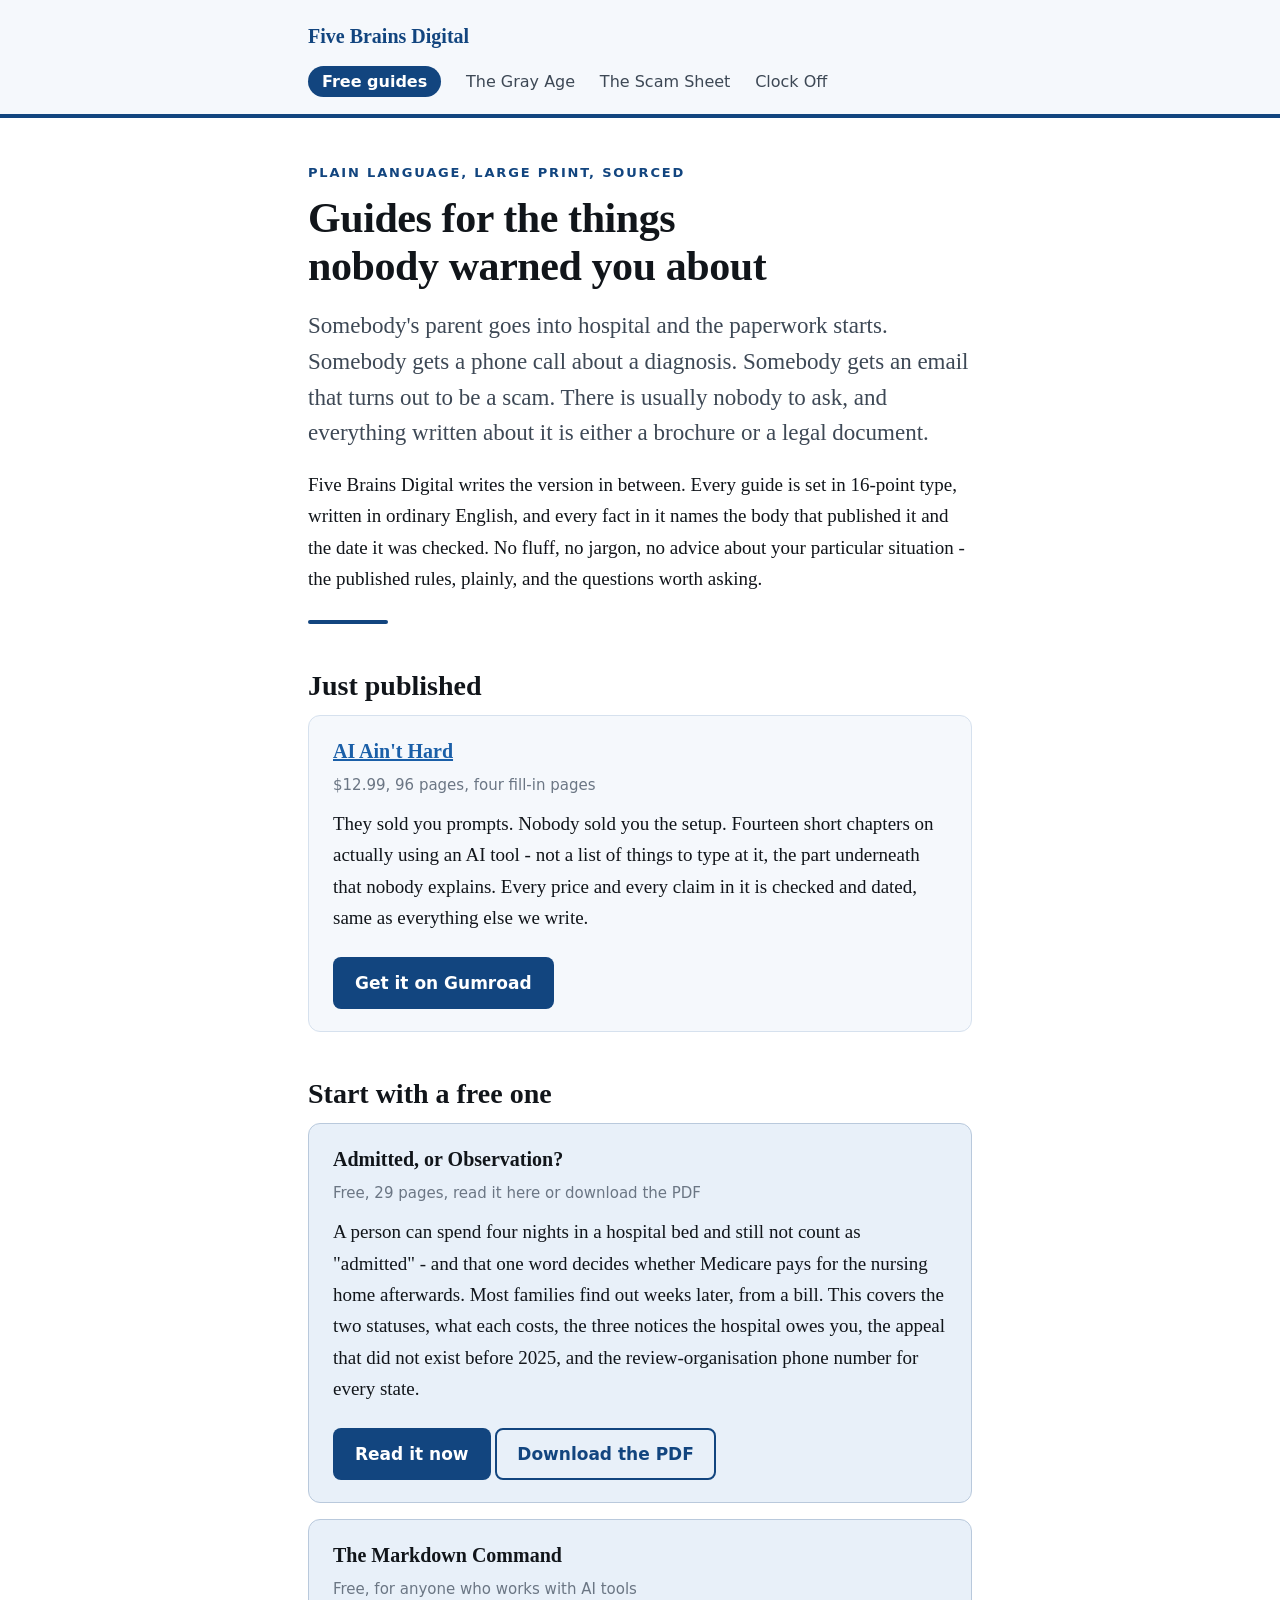
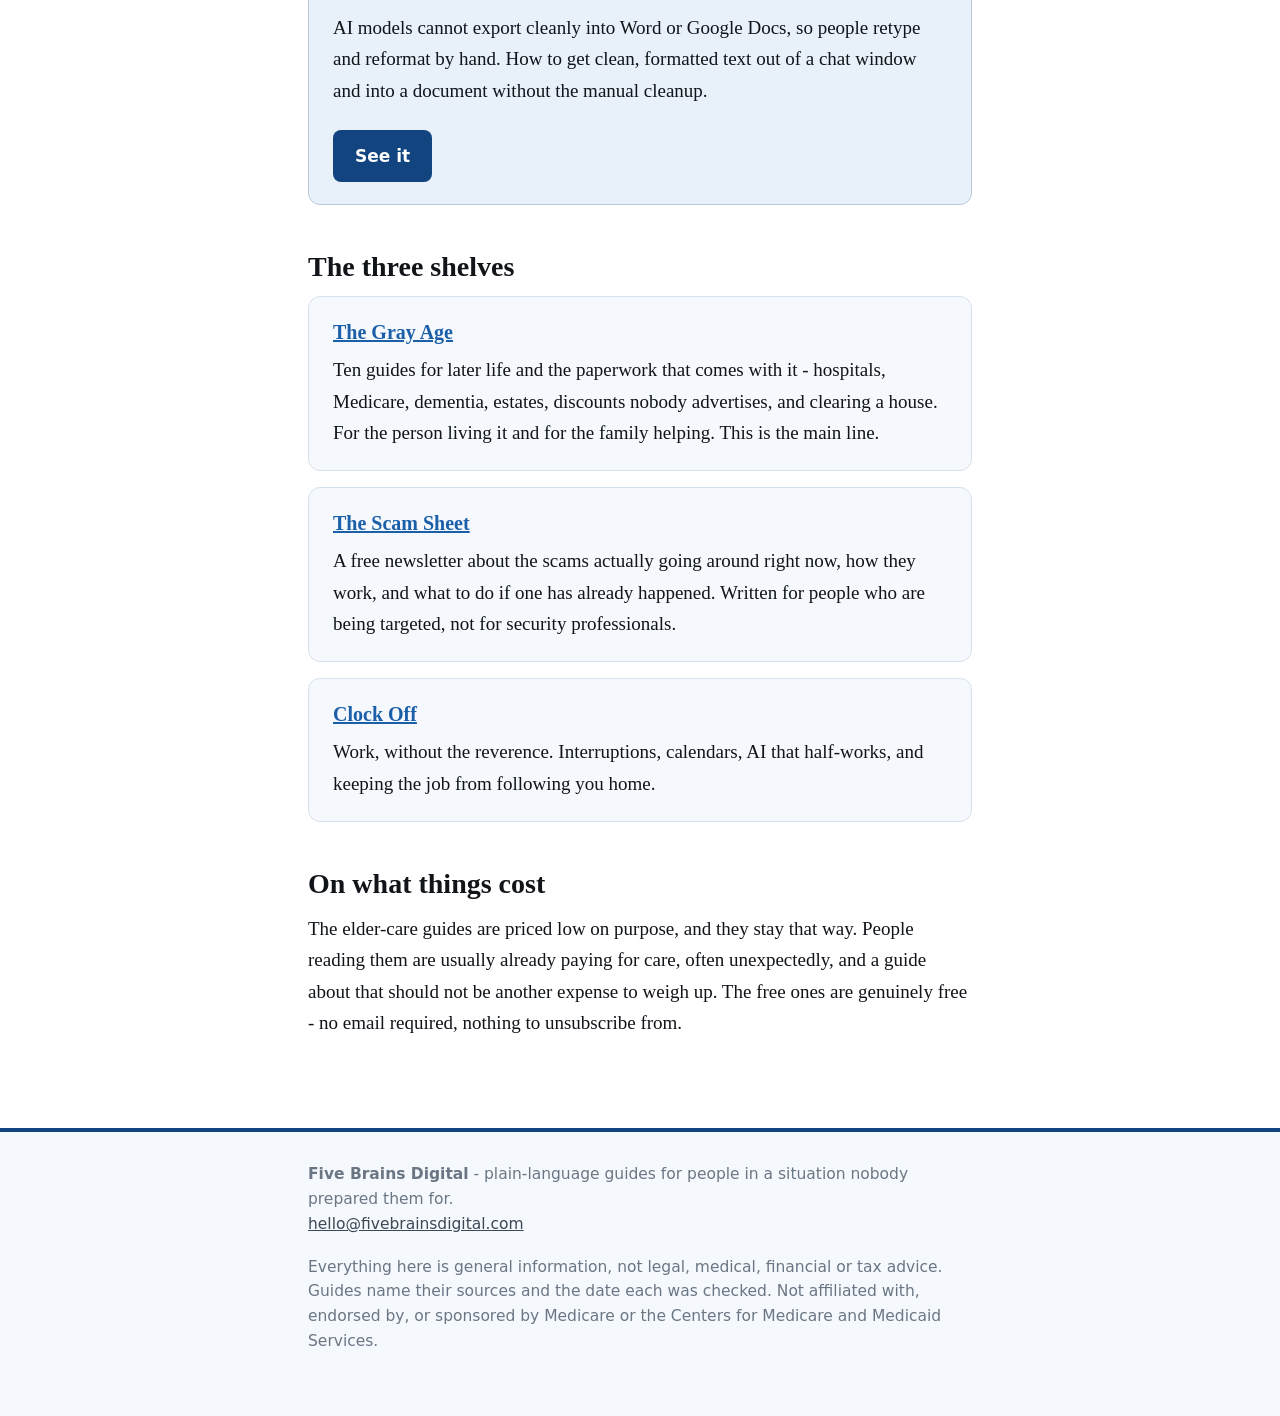
==== index.html @ 87107e87 "Update index.html" ====
<!doctype html>
<html lang="en">
  <head>
    <meta charset="utf-8">
    <meta name="viewport" content="width=device-width, initial-scale=1">
    <title>Five Brains Digital - plain-language guides for caregivers and families</title>
  <meta name="description" content="Plain-language, large-print guides on Medicare paperwork, dementia, caring for an aging parent, and the scams going around. Every fact sourced and dated. Free guides available.">
  <link rel="canonical" href="https://fivebrainsdigital.com/">
  <meta property="og:title" content="Five Brains Digital - plain-language guides for caregivers and families">
  <meta property="og:description" content="Plain-language, large-print guides on Medicare paperwork, dementia, caring for an aging parent, and the scams going around. Every fact sourced and dated. Free guides available.">
  <meta property="og:type" content="website">
  <meta property="og:url" content="https://fivebrainsdigital.com/">
  <link rel="stylesheet" href="style.css">
  </head>
<body class="">
<a class="skip" href="#main">Skip to content</a>
<header class="site"><div class="wrap">
<a class="brand" href="">Five Brains Digital</a>
<nav>
    <a class="pill" href="free.html">Free guides</a>
<a href="the-gray-age.html">The Gray Age</a>
  <a href="scam-sheet.html">The Scam Sheet</a>
  <a href="clock-off.html">Clock Off</a>
</nav>
</div></header>
  <main id="main"><div class="wrap">
    <p class="eyebrow">Plain language, large print, sourced</p>
    <h1>Guides for the things nobody warned you about</h1>
  <p class="lede">Somebody's parent goes into hospital and the paperwork starts. Somebody gets a
  phone call about a diagnosis. Somebody gets an email that turns out to be a scam. There is
  usually nobody to ask, and everything written about it is either a brochure or a legal document.</p>
  <p>Five Brains Digital writes the version in between. Every guide is set in 16-point type,
  written in ordinary English, and every fact in it names the body that published it and the date
  it was checked. No fluff, no jargon, no advice about your particular situation - the published
  rules, plainly, and the questions worth asking.</p>
  <hr class="gold">
  <h2>Just published</h2>
  <div class="card">
  <h3><a href="https://brainwave046.gumroad.com/l/gytrvp">AI Ain't Hard</a></h3>
  <p class="meta">$12.99, 96 pages, four fill-in pages</p>
  <p>They sold you prompts. Nobody sold you the setup. Fourteen short chapters on actually
  using an AI tool - not a list of things to type at it, the part underneath that nobody
  explains. Every price and every claim in it is checked and dated, same as everything else
  we write.</p>
  <p><a class="btn" href="https://brainwave046.gumroad.com/l/gytrvp">Get it on Gumroad</a></p>
  </div>
  <h2>Start with a free one</h2>
  <div class="card free">
  <h3>Admitted, or Observation?</h3>
  <p class="meta">Free, 29 pages, read it here or download the PDF</p>
  <p>A person can spend four nights in a hospital bed and still not count as "admitted" -
  and that one word decides whether Medicare pays for the nursing home afterwards. Most
  families find out weeks later, from a bill. This covers the two statuses, what each costs,
  the three notices the hospital owes you, the appeal that did not exist before 2025, and
  the review-organisation phone number for every state.</p>
  <p><a class="btn" href="guides/admitted-or-observation.html">Read it now</a>
  <a class="btn ghost" href="downloads/admitted-or-observation.pdf">Download the PDF</a></p>
  </div>
  <div class="card free">
  <h3>The Markdown Command</h3>
  <p class="meta">Free, for anyone who works with AI tools</p>
  <p>AI models cannot export cleanly into Word or Google Docs, so people retype and reformat
  by hand. How to get clean, formatted text out of a chat window and into a document without
  the manual cleanup.</p>
  <p><a class="btn" href="clock-off.html">See it</a></p>
  </div>
  <h2>The three shelves</h2>
  <div class="card">
  <h3><a href="the-gray-age.html">The Gray Age</a></h3>
  <p>Ten guides for later life and the paperwork that comes with it - hospitals, Medicare,
  dementia, estates, discounts nobody advertises, and clearing a house. For the person living
  it and for the family helping. This is the main line.</p>
  </div>
  <div class="card">
  <h3><a href="scam-sheet.html">The Scam Sheet</a></h3>
  <p>A free newsletter about the scams actually going around right now, how they work, and
  what to do if one has already happened. Written for people who are being targeted, not for
  security professionals.</p>
  </div>
  <div class="card">
  <h3><a href="clock-off.html">Clock Off</a></h3>
  <p>Work, without the reverence. Interruptions, calendars, AI that half-works, and keeping
  the job from following you home.</p>
  </div>
  <h2>On what things cost</h2>
  <p>The elder-care guides are priced low on purpose, and they stay that way. People reading them
  are usually already paying for care, often unexpectedly, and a guide about that should not be
  another expense to weigh up. The free ones are genuinely free - no email required, nothing to
  unsubscribe from.</p>
  </div></main>
<footer class="site"><div class="wrap">
<p><strong>Five Brains Digital</strong> - plain-language guides for people in a situation
nobody prepared them for.<br>
<a href="mailto:hello@fivebrainsdigital.com">hello@fivebrainsdigital.com</a></p>
<p>Everything here is general information, not legal, medical, financial or tax advice.
Guides name their sources and the date each was checked. Not affiliated with, endorsed by,
or sponsored by Medicare or the Centers for Medicare and Medicaid Services.</p>
</div></footer>
</body>
</html>
---- style.css ----
/* ---------------------------------------------------------------
   Five Brains Digital — house palette is BLUE / WHITE / BLACK.
   Each section carries its own colour, set by a class on <body>:
     .elc  Elder Care ......... green + khaki
     .scm  The Scam Sheet ..... red, white and blue
     .csy  Work & Focus ....... black + red
   --------------------------------------------------------------- */
:root{
  --ground:#FFFFFF; --panel:#F5F8FC; --panel-2:#E8F0F9;
  --ink:#11151A; --ink-2:#3D4855; --ink-3:#6B7684;
  --rule:#D6E1EE; --rule-2:#B9C9DC;
  --accent:#12457F; --accent-2:#1A5FA8; --accent-ink:#FFFFFF;
  --mark:#12457F;
}
body.elc{
  --ground:#F3F3F2; --panel:#FFFFFF; --panel-2:#E5E5E3;
  --ink:#17181A; --ink-2:#454749; --ink-3:#71747A;
  --rule:#D4D5D4; --rule-2:#B6B8B7;
  --accent:#B0500C; --accent-2:#C9611A; --accent-ink:#FFFFFF;
  --mark:#B0500C;
}
body.scm{
  --ground:#FFFFFF; --panel:#F4F6FB; --panel-2:#E7ECF7;
  --ink:#101623; --ink-2:#39435A; --ink-3:#6A7387;
  --rule:#D5DCEB; --rule-2:#B6C1D8;
  --accent:#17356B; --accent-2:#22488C; --accent-ink:#FFFFFF;
  --mark:#B3202E;
}
body.csy{
  --ground:#101011; --panel:#191A1C; --panel-2:#232427;
  --ink:#F2F0EE; --ink-2:#BDBBB8; --ink-3:#8A8886;
  --rule:#2E2F32; --rule-2:#414347;
  --accent:#C0272D; --accent-2:#DB3B41; --accent-ink:#FFFFFF;
  --mark:#DB3B41;
}
@media (prefers-color-scheme: dark){
  :root:not([data-theme="light"]){
    --ground:#0D1117; --panel:#151C25; --panel-2:#1D2733;
    --ink:#EEF2F7; --ink-2:#B4BFCC; --ink-3:#828E9C;
    --rule:#28323F; --rule-2:#3A4757;
    --accent:#79B0EC; --accent-2:#9AC6F5; --accent-ink:#0D1117;
    --mark:#79B0EC;
  }
  :root:not([data-theme="light"]) body.elc{
    --ground:#141414; --panel:#1D1E1E; --panel-2:#272829;
    --ink:#EFEFEE; --ink-2:#B9BBBC; --ink-3:#8A8D8F;
    --rule:#2F3031; --rule-2:#434546;
    --accent:#E8934F; --accent-2:#F2A868; --accent-ink:#141414;
    --mark:#E8934F;
  }
  :root:not([data-theme="light"]) body.scm{
    --ground:#0C1018; --panel:#141A26; --panel-2:#1C2434;
    --ink:#EDF1F8; --ink-2:#B2BCCC; --ink-3:#7F8A9B;
    --rule:#252F3F; --rule-2:#374356;
    --accent:#8FB4EA; --accent-2:#A9C7F3; --accent-ink:#0C1018;
    --mark:#F08A8A;
  }
}
*{box-sizing:border-box}
html{-webkit-text-size-adjust:100%}
body{
  margin:0; background:var(--ground); color:var(--ink);
  font-family:"Iowan Old Style","Palatino Linotype",Palatino,Georgia,serif;
  font-size:19px; line-height:1.65;
}
.skip{position:absolute;left:-9999px}
.skip:focus{left:8px;top:8px;position:fixed;background:var(--accent);color:var(--accent-ink);
  padding:10px 16px;border-radius:6px;z-index:99}
.wrap{max-width:44rem;margin:0 auto;padding:0 20px}
header.site{border-bottom:4px solid var(--mark);background:var(--panel)}
header.site .wrap{display:flex;flex-wrap:wrap;gap:12px 26px;align-items:baseline;
  padding-top:20px;padding-bottom:18px}
.brand{font-weight:700;font-size:20px;color:var(--accent);text-decoration:none}
nav a{color:var(--ink-2);text-decoration:none;font-size:16px;margin-right:20px;
  font-family:system-ui,-apple-system,"Segoe UI",sans-serif}
nav a:hover,nav a:focus{color:var(--accent);text-decoration:underline}
nav a.pill{background:var(--accent);color:var(--accent-ink);padding:6px 14px;border-radius:999px;font-weight:600}
nav a.pill:hover,nav a.pill:focus{background:var(--accent-2);color:var(--accent-ink);text-decoration:none}
main{padding:44px 0 72px}
h1{font-size:clamp(30px,5.2vw,42px);line-height:1.15;margin:0 0 18px;text-wrap:balance;letter-spacing:-.01em}
h2{font-size:clamp(23px,3.4vw,28px);line-height:1.25;margin:44px 0 12px;text-wrap:balance}
h3{font-size:20px;margin:30px 0 8px;line-height:1.35}
p{margin:0 0 18px}
.lede{font-size:clamp(20px,2.6vw,23px);line-height:1.55;color:var(--ink-2)}
a{color:var(--accent-2)}
hr.gold{border:0;height:4px;background:var(--mark);width:80px;margin:26px 0;border-radius:2px}
.eyebrow{font-family:system-ui,-apple-system,"Segoe UI",sans-serif;font-size:13px;
  letter-spacing:.14em;text-transform:uppercase;color:var(--mark);font-weight:700;margin:0 0 10px}
.card{background:var(--panel);border:1px solid var(--rule);border-radius:12px;padding:22px 24px;margin:0 0 16px}
.card h3{margin-top:0}
.card p:last-child{margin-bottom:0}
.meta{font-family:system-ui,sans-serif;font-size:15px;color:var(--ink-3);margin:0 0 10px}
.price{font-family:system-ui,sans-serif;font-weight:700;color:var(--accent);font-size:16px}
.free{background:var(--panel-2);border-color:var(--rule-2)}
.btn{display:inline-block;background:var(--accent);color:var(--accent-ink);text-decoration:none;
  font-family:system-ui,sans-serif;font-size:17px;font-weight:600;padding:12px 22px;
  border-radius:8px;margin-top:6px}
.btn:hover,.btn:focus{background:var(--accent-2)}
.btn.ghost{background:transparent;color:var(--accent);border:2px solid var(--accent);padding:10px 20px}
ul,ol{margin:0 0 18px;padding-left:1.3em}
li{margin-bottom:9px}
blockquote{margin:0 0 20px;padding:16px 20px;background:var(--panel-2);
  border-left:5px solid var(--mark);border-radius:0 8px 8px 0}
blockquote p:last-child{margin-bottom:0}
.note{background:var(--panel);border:1px solid var(--rule);border-radius:10px;
  padding:16px 20px;margin:0 0 20px;font-size:17px}
.disclaimer{font-size:15.5px;color:var(--ink-2);background:var(--panel);border:1px solid var(--rule);
  border-radius:10px;padding:18px 20px;margin:34px 0 0;font-family:system-ui,sans-serif;line-height:1.55}
footer.site{border-top:4px solid var(--mark);background:var(--panel);padding:30px 0 44px;
  font-family:system-ui,sans-serif;font-size:15.5px;color:var(--ink-3);line-height:1.6}
footer.site a{color:var(--ink-2)}
.toc{font-family:system-ui,sans-serif;font-size:16.5px}
.toc a{text-decoration:none}
.toc a:hover{text-decoration:underline}
.shelf{display:grid;gap:14px}
*:focus-visible{outline:3px solid var(--mark);outline-offset:3px;border-radius:4px}
@media (max-width:560px){ body{font-size:18px} .wrap{padding:0 16px} }
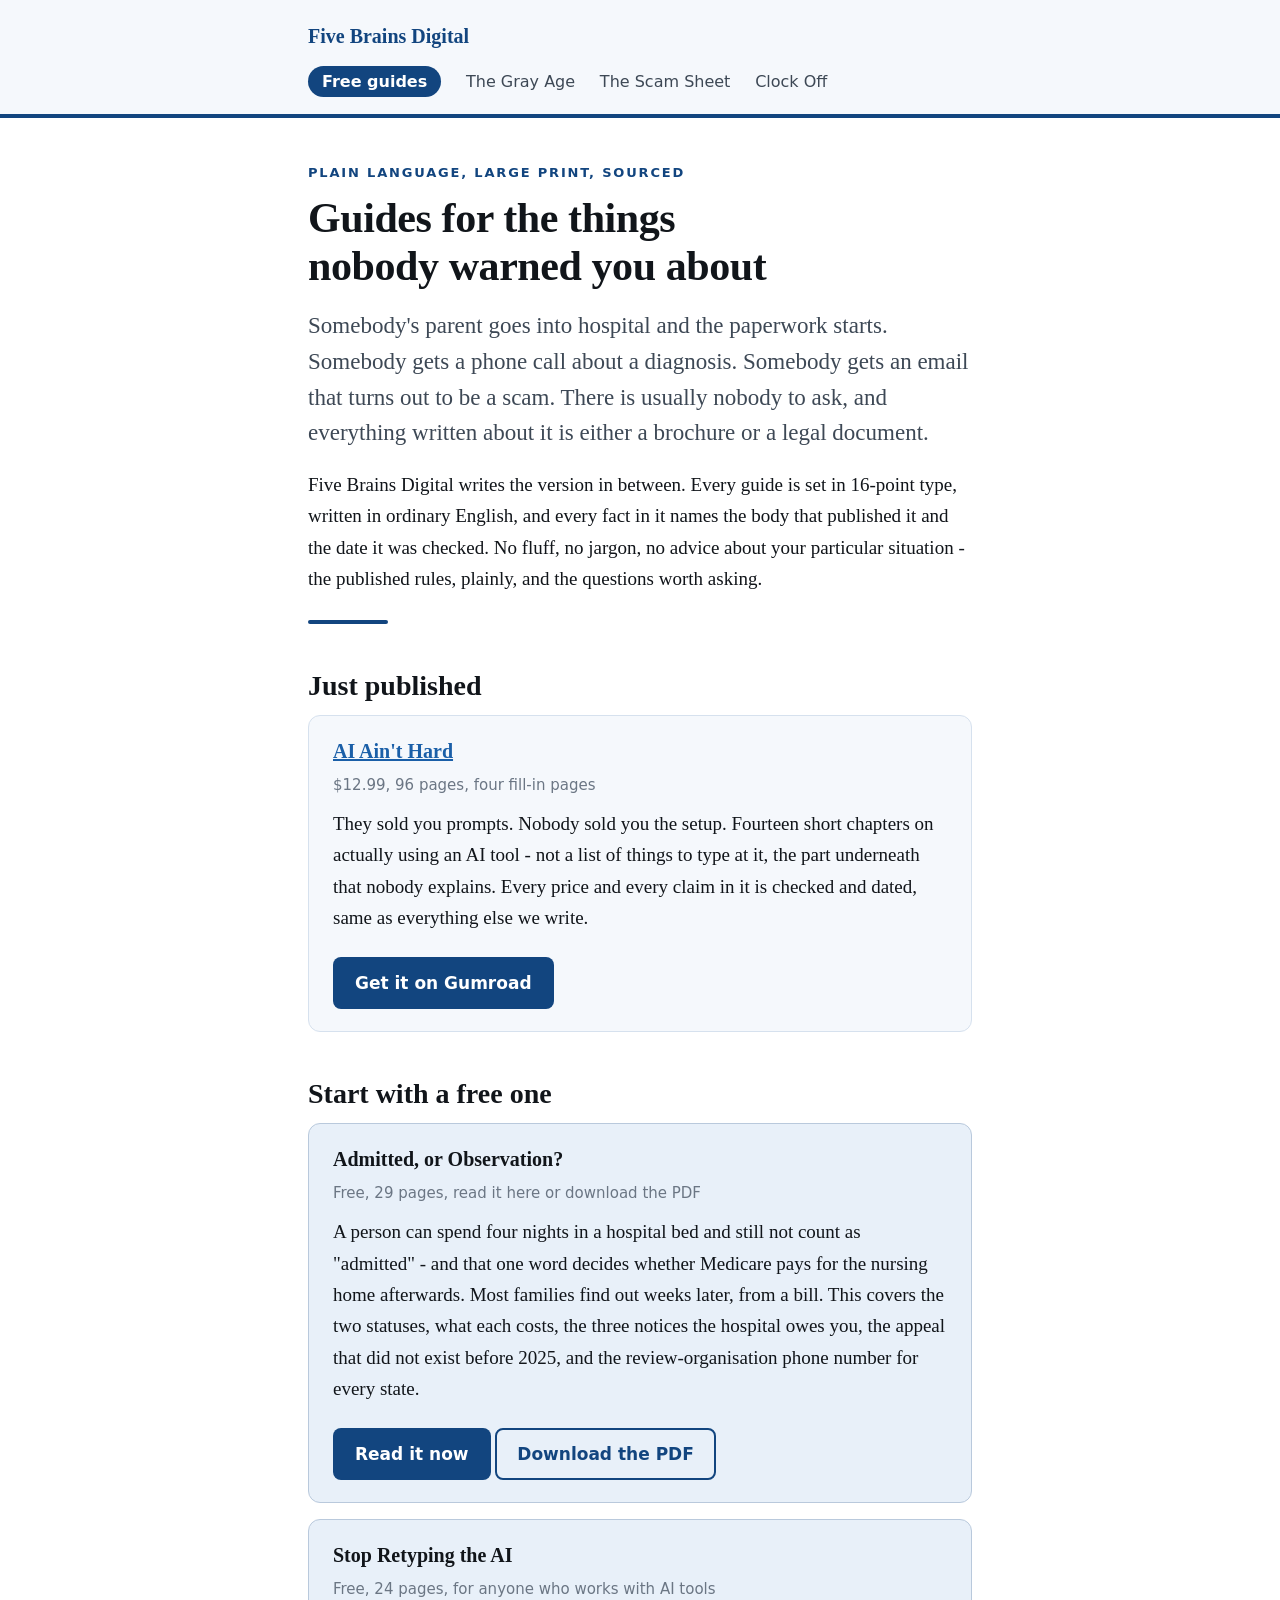
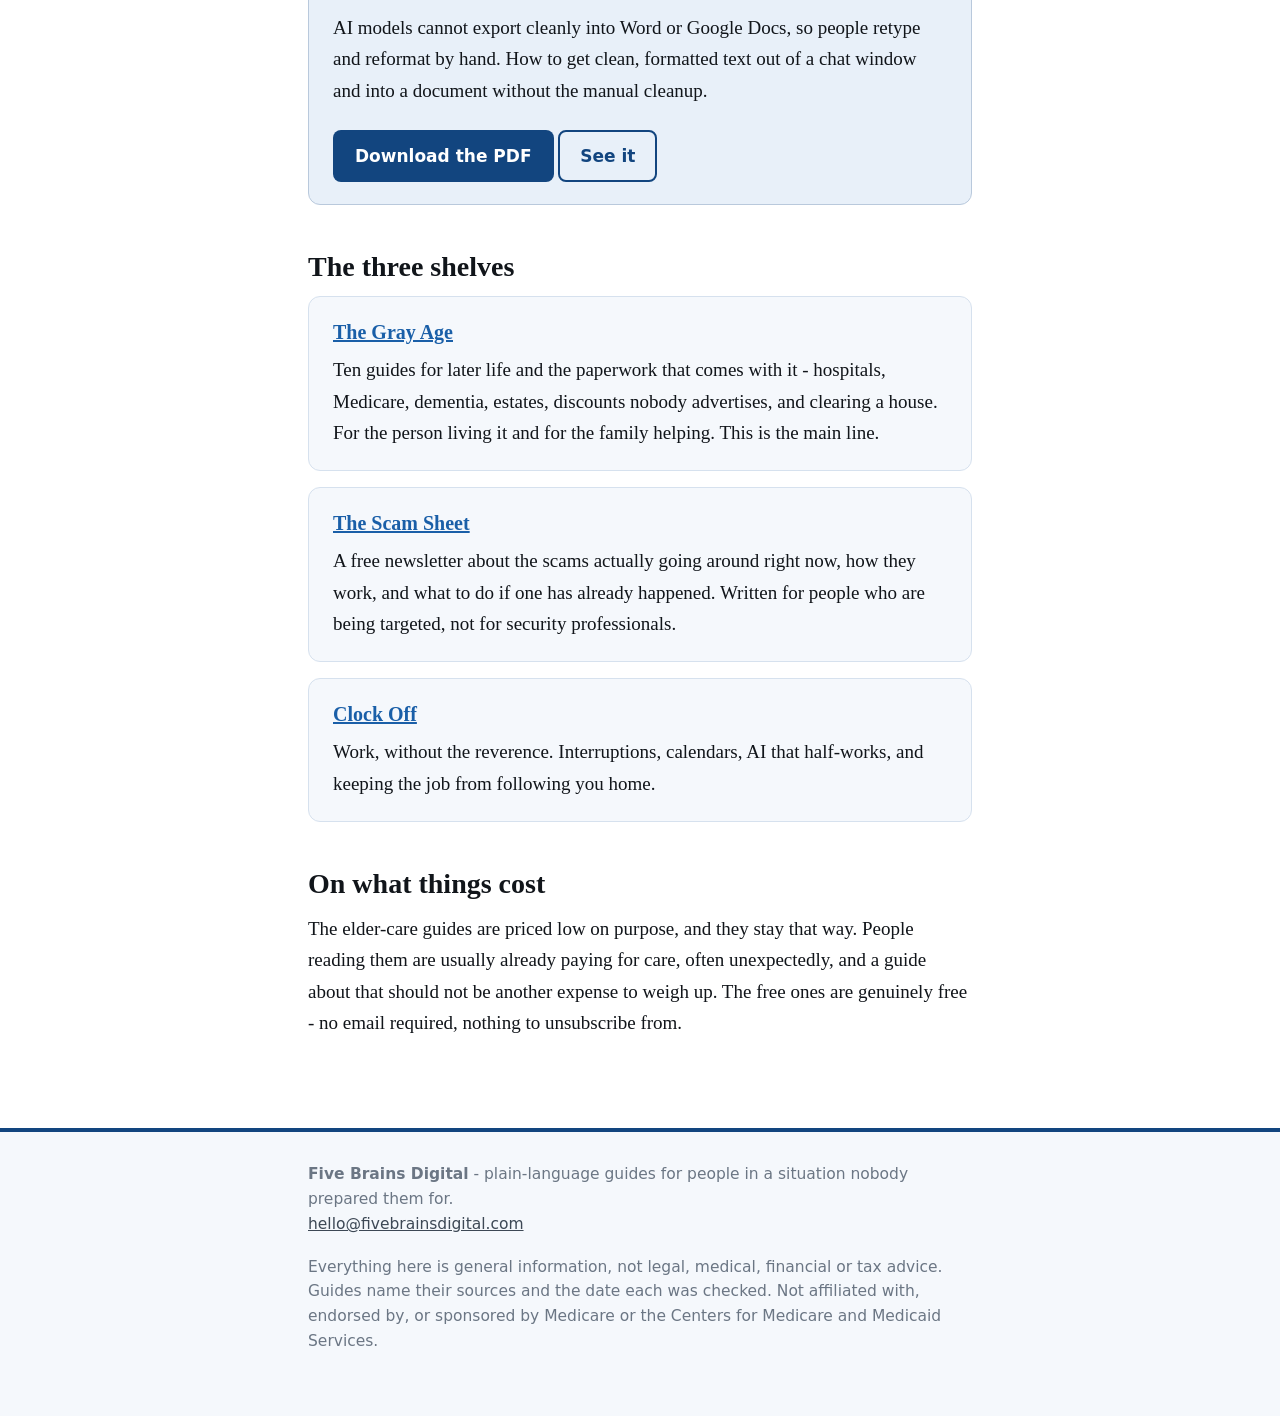
==== commit 2d4cdc3f: "Update index.html" ====
--- a/index.html
+++ b/index.html
@@ -17,8 +17,8 @@
 <header class="site"><div class="wrap">
 <a class="brand" href="">Five Brains Digital</a>
 <nav>
-    <a class="pill" href="free.html">Free guides</a>
-<a href="the-gray-age.html">The Gray Age</a>
+  <a class="pill" href="free.html">Free guides</a>
+  <a href="the-gray-age.html">The Gray Age</a>
   <a href="scam-sheet.html">The Scam Sheet</a>
   <a href="clock-off.html">Clock Off</a>
 </nav>
@@ -57,12 +57,13 @@
   <a class="btn ghost" href="downloads/admitted-or-observation.pdf">Download the PDF</a></p>
   </div>
   <div class="card free">
-  <h3>The Markdown Command</h3>
-  <p class="meta">Free, for anyone who works with AI tools</p>
+  <h3>Stop Retyping the AI</h3>
+  <p class="meta">Free, 24 pages, for anyone who works with AI tools</p>
   <p>AI models cannot export cleanly into Word or Google Docs, so people retype and reformat
   by hand. How to get clean, formatted text out of a chat window and into a document without
   the manual cleanup.</p>
-  <p><a class="btn" href="clock-off.html">See it</a></p>
+  <p><a class="btn" href="downloads/stop-retyping-the-ai.pdf">Download the PDF</a>
+  <a class="btn ghost" href="clock-off.html">See it</a></p>
   </div>
   <h2>The three shelves</h2>
   <div class="card">
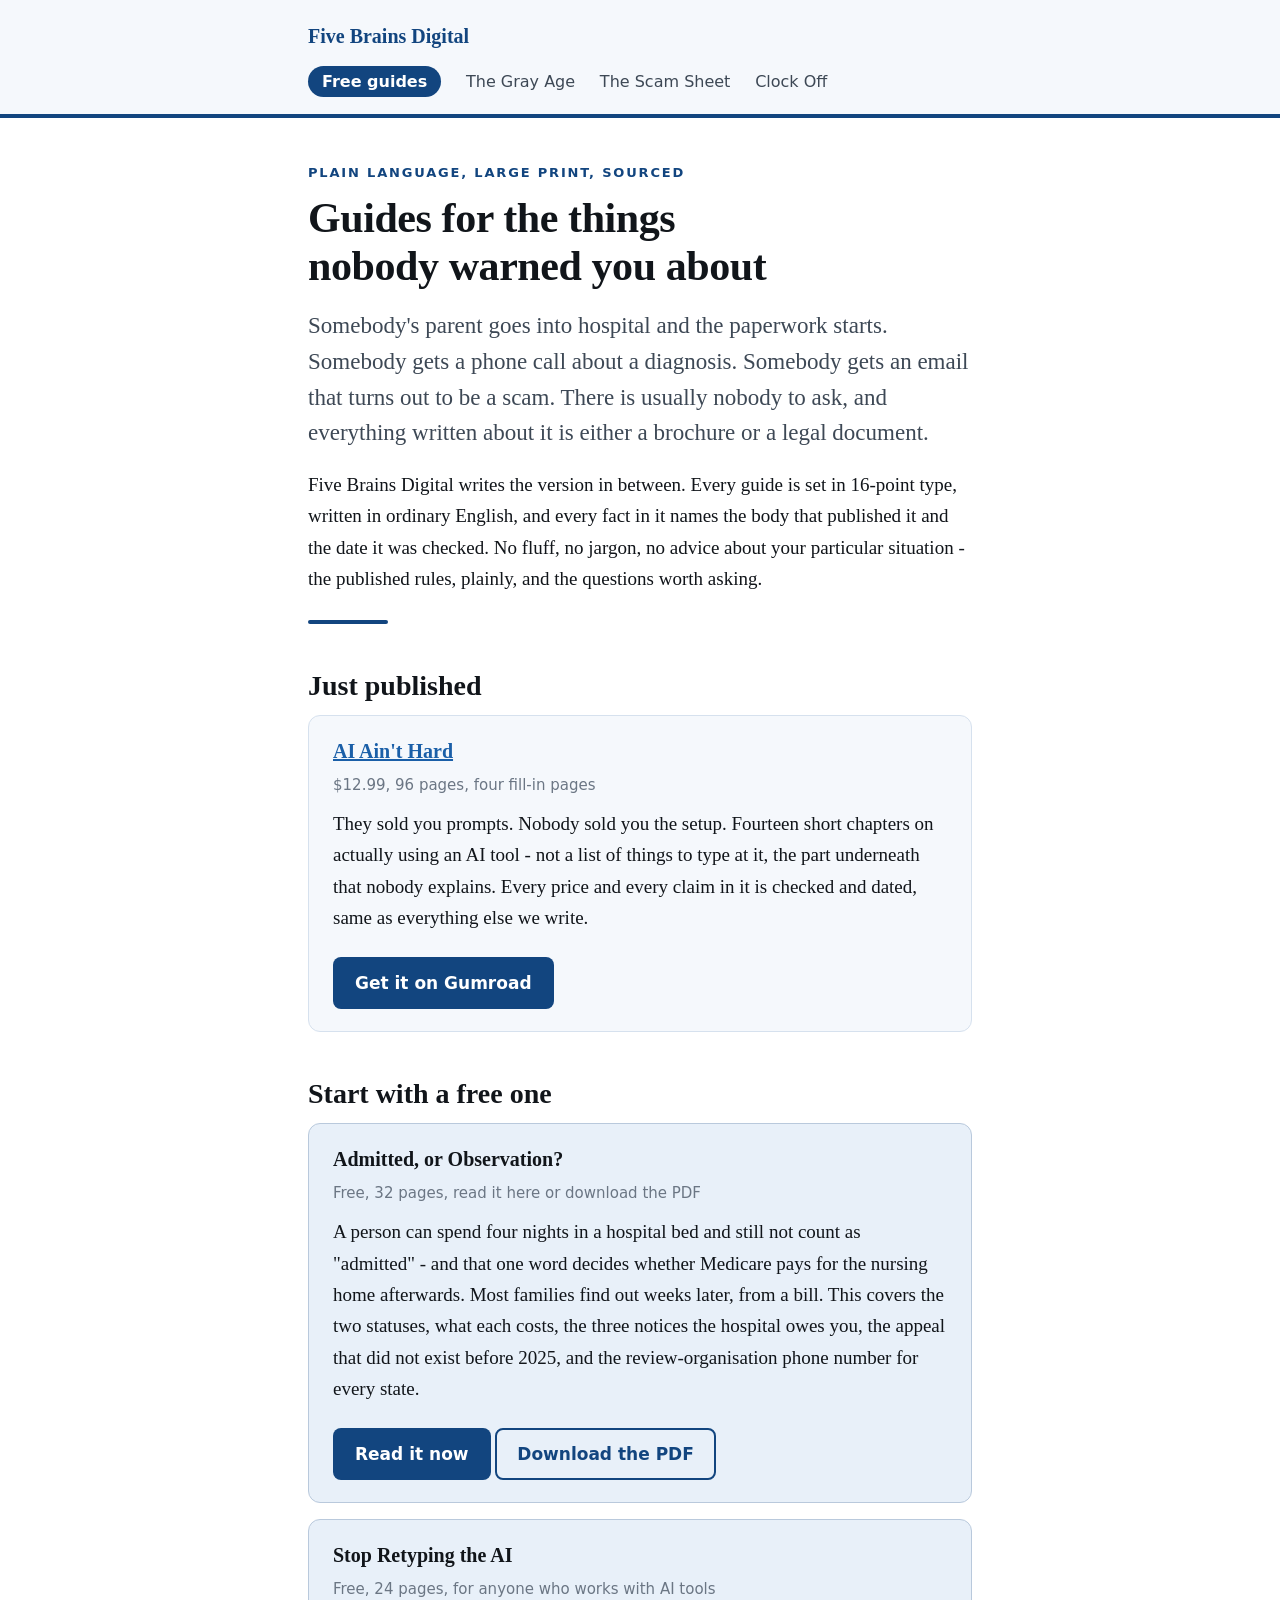
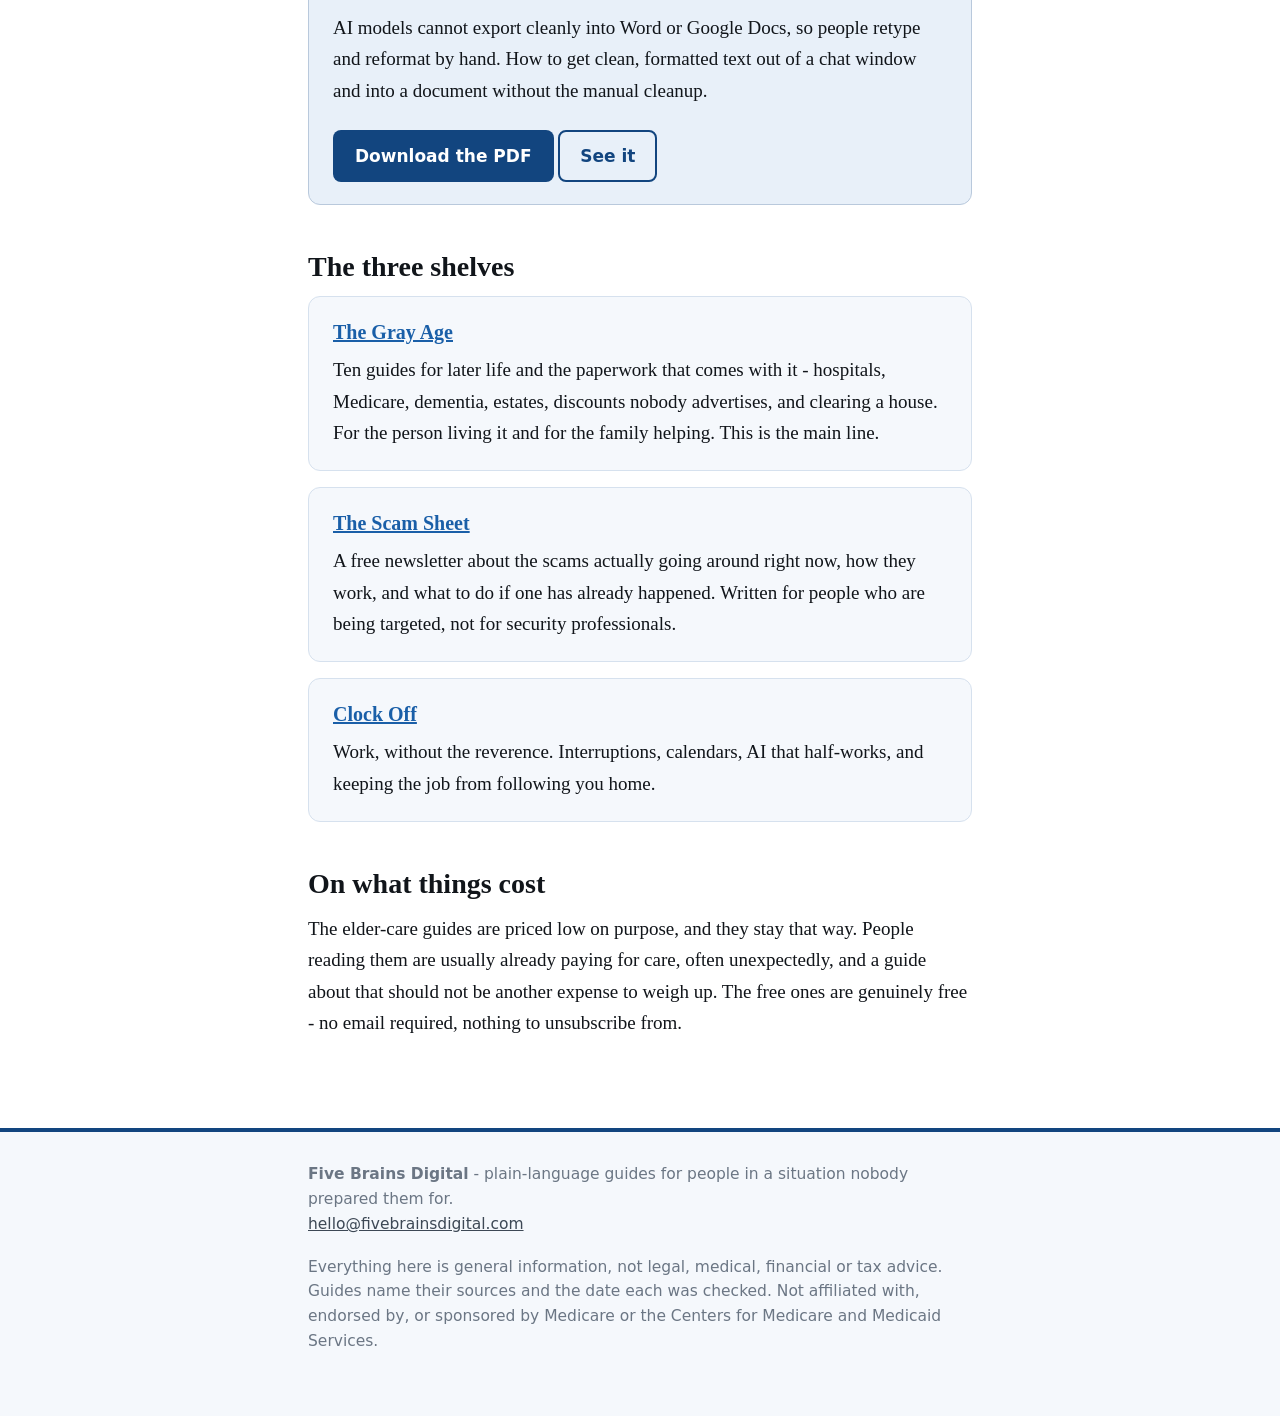
==== commit a2e25938: "Home and Gray Age: Admitted card page count 29 to 32 to match corrected PDF (Chairman approved 2026-" ====
--- a/index.html
+++ b/index.html
@@ -17,10 +17,10 @@
 <header class="site"><div class="wrap">
 <a class="brand" href="">Five Brains Digital</a>
 <nav>
-  <a class="pill" href="free.html">Free guides</a>
-  <a href="the-gray-age.html">The Gray Age</a>
-  <a href="scam-sheet.html">The Scam Sheet</a>
-  <a href="clock-off.html">Clock Off</a>
+  <a class="pill" href="free">Free guides</a>
+  <a href="the-gray-age">The Gray Age</a>
+  <a href="scam-sheet">The Scam Sheet</a>
+  <a href="clock-off">Clock Off</a>
 </nav>
 </div></header>
   <main id="main"><div class="wrap">
@@ -36,24 +36,24 @@
   <hr class="gold">
   <h2>Just published</h2>
   <div class="card">
-  <h3><a href="https://brainwave046.gumroad.com/l/gytrvp">AI Ain't Hard</a></h3>
+  <h3><a href="https://shop.fivebrainsdigital.com/l/gytrvp">AI Ain't Hard</a></h3>
   <p class="meta">$12.99, 96 pages, four fill-in pages</p>
   <p>They sold you prompts. Nobody sold you the setup. Fourteen short chapters on actually
   using an AI tool - not a list of things to type at it, the part underneath that nobody
   explains. Every price and every claim in it is checked and dated, same as everything else
   we write.</p>
-  <p><a class="btn" href="https://brainwave046.gumroad.com/l/gytrvp">Get it on Gumroad</a></p>
+  <p><a class="btn" href="https://shop.fivebrainsdigital.com/l/gytrvp">Get it on Gumroad</a></p>
   </div>
   <h2>Start with a free one</h2>
   <div class="card free">
   <h3>Admitted, or Observation?</h3>
-  <p class="meta">Free, 29 pages, read it here or download the PDF</p>
+  <p class="meta">Free, 32 pages, read it here or download the PDF</p>
   <p>A person can spend four nights in a hospital bed and still not count as "admitted" -
   and that one word decides whether Medicare pays for the nursing home afterwards. Most
   families find out weeks later, from a bill. This covers the two statuses, what each costs,
   the three notices the hospital owes you, the appeal that did not exist before 2025, and
   the review-organisation phone number for every state.</p>
-  <p><a class="btn" href="guides/admitted-or-observation.html">Read it now</a>
+  <p><a class="btn" href="guides/admitted-or-observation">Read it now</a>
   <a class="btn ghost" href="downloads/admitted-or-observation.pdf">Download the PDF</a></p>
   </div>
   <div class="card free">
@@ -63,23 +63,23 @@
   by hand. How to get clean, formatted text out of a chat window and into a document without
   the manual cleanup.</p>
   <p><a class="btn" href="downloads/stop-retyping-the-ai.pdf">Download the PDF</a>
-  <a class="btn ghost" href="clock-off.html">See it</a></p>
+  <a class="btn ghost" href="clock-off">See it</a></p>
   </div>
   <h2>The three shelves</h2>
   <div class="card">
-  <h3><a href="the-gray-age.html">The Gray Age</a></h3>
+  <h3><a href="the-gray-age">The Gray Age</a></h3>
   <p>Ten guides for later life and the paperwork that comes with it - hospitals, Medicare,
   dementia, estates, discounts nobody advertises, and clearing a house. For the person living
   it and for the family helping. This is the main line.</p>
   </div>
   <div class="card">
-  <h3><a href="scam-sheet.html">The Scam Sheet</a></h3>
+  <h3><a href="scam-sheet">The Scam Sheet</a></h3>
   <p>A free newsletter about the scams actually going around right now, how they work, and
   what to do if one has already happened. Written for people who are being targeted, not for
   security professionals.</p>
   </div>
   <div class="card">
-  <h3><a href="clock-off.html">Clock Off</a></h3>
+  <h3><a href="clock-off">Clock Off</a></h3>
   <p>Work, without the reverence. Interruptions, calendars, AI that half-works, and keeping
   the job from following you home.</p>
   </div>
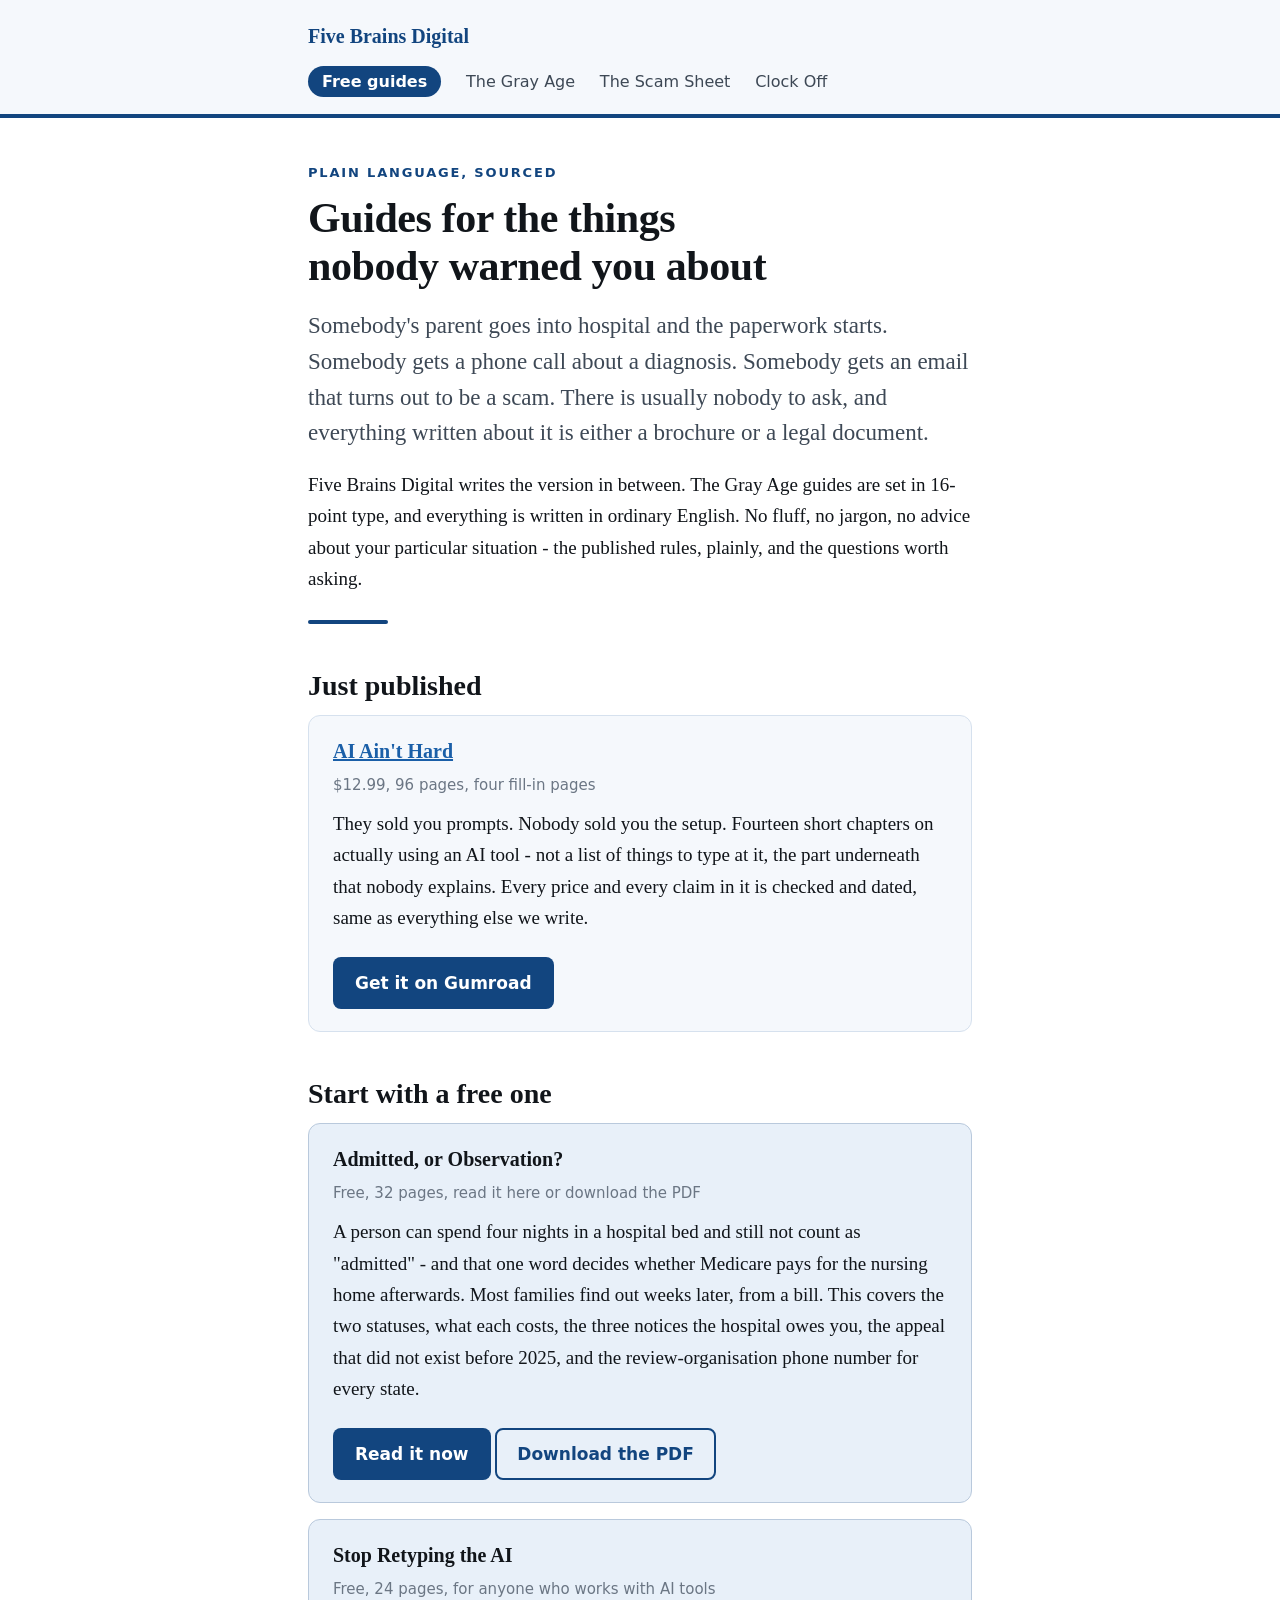
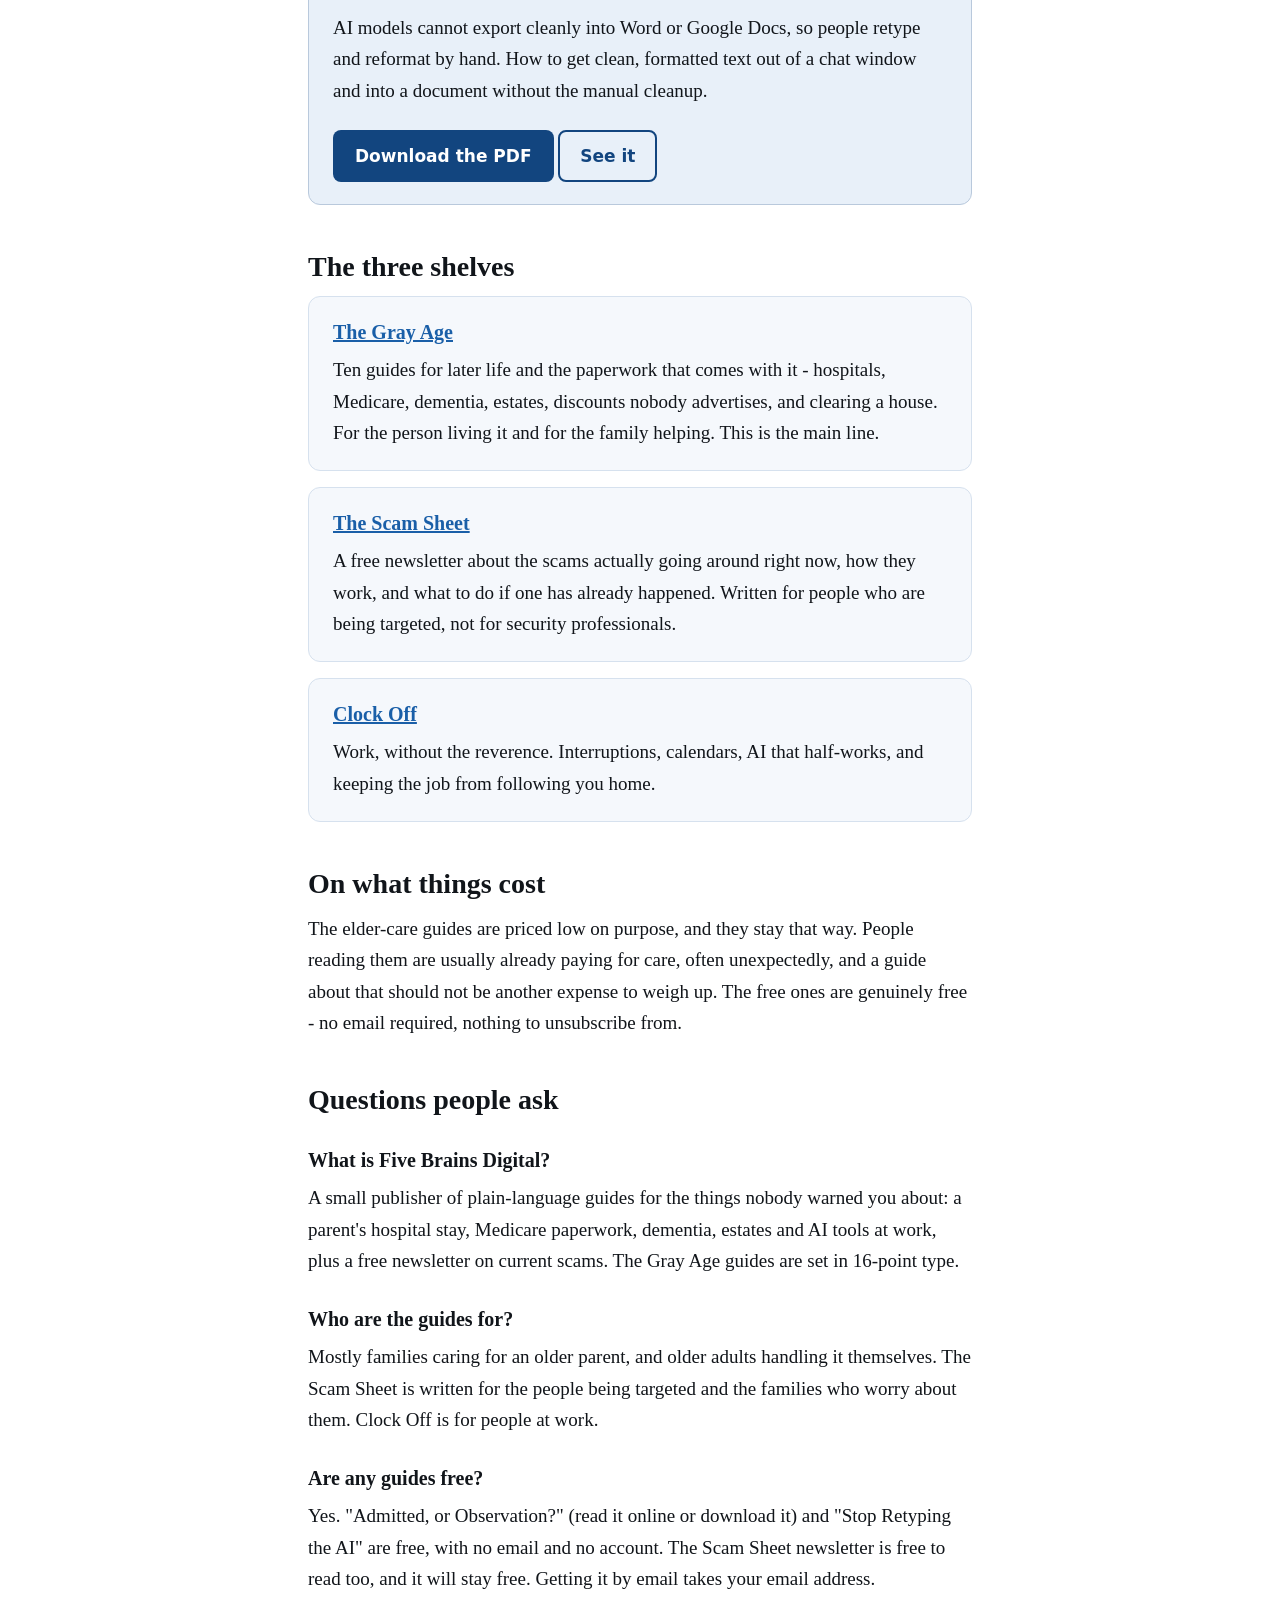
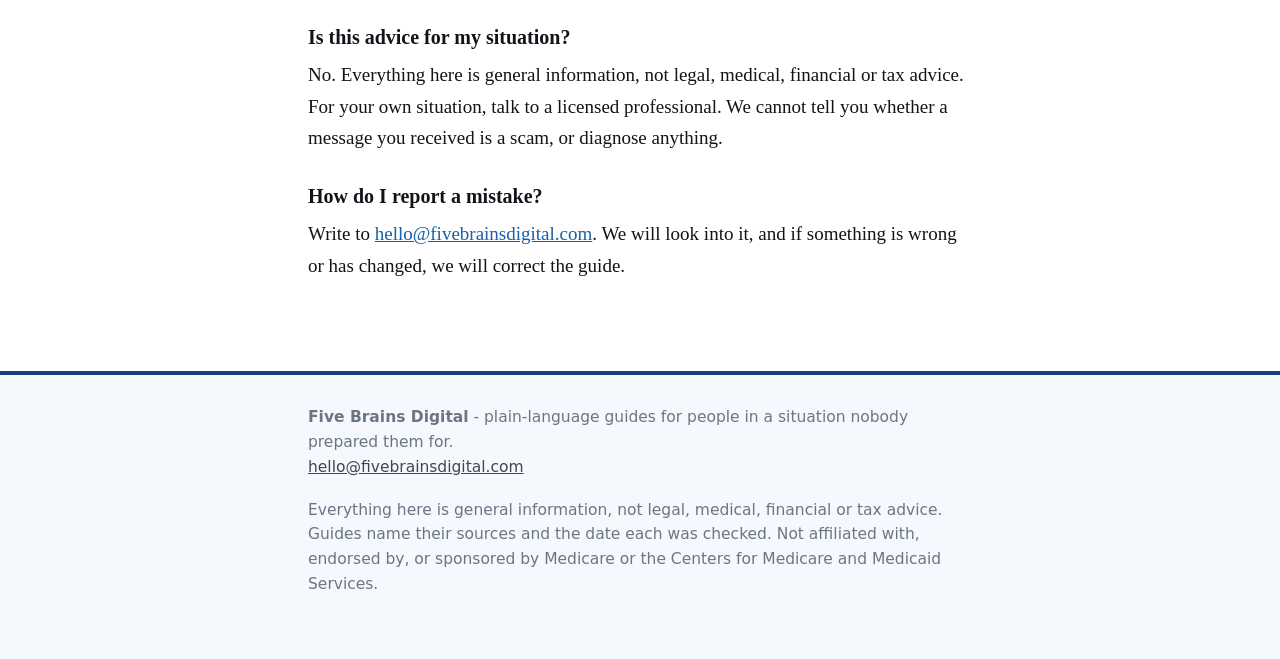
==== commit ed8af375: "Home: add Questions people ask, fix 16-point and every-fact lines, Chairman approved 2026-09-25" ====
--- a/index.html
+++ b/index.html
@@ -4,10 +4,10 @@
     <meta charset="utf-8">
     <meta name="viewport" content="width=device-width, initial-scale=1">
     <title>Five Brains Digital - plain-language guides for caregivers and families</title>
-  <meta name="description" content="Plain-language, large-print guides on Medicare paperwork, dementia, caring for an aging parent, and the scams going around. Every fact sourced and dated. Free guides available.">
+  <meta name="description" content="Plain-language guides on Medicare paperwork, dementia, caring for an aging parent, and the scams going around. Free guides available.">
   <link rel="canonical" href="https://fivebrainsdigital.com/">
   <meta property="og:title" content="Five Brains Digital - plain-language guides for caregivers and families">
-  <meta property="og:description" content="Plain-language, large-print guides on Medicare paperwork, dementia, caring for an aging parent, and the scams going around. Every fact sourced and dated. Free guides available.">
+  <meta property="og:description" content="Plain-language guides on Medicare paperwork, dementia, caring for an aging parent, and the scams going around. Free guides available.">
   <meta property="og:type" content="website">
   <meta property="og:url" content="https://fivebrainsdigital.com/">
   <link rel="stylesheet" href="style.css">
@@ -24,15 +24,14 @@
 </nav>
 </div></header>
   <main id="main"><div class="wrap">
-    <p class="eyebrow">Plain language, large print, sourced</p>
+    <p class="eyebrow">Plain language, sourced</p>
     <h1>Guides for the things nobody warned you about</h1>
   <p class="lede">Somebody's parent goes into hospital and the paperwork starts. Somebody gets a
   phone call about a diagnosis. Somebody gets an email that turns out to be a scam. There is
   usually nobody to ask, and everything written about it is either a brochure or a legal document.</p>
-  <p>Five Brains Digital writes the version in between. Every guide is set in 16-point type,
-  written in ordinary English, and every fact in it names the body that published it and the date
-  it was checked. No fluff, no jargon, no advice about your particular situation - the published
-  rules, plainly, and the questions worth asking.</p>
+  <p>Five Brains Digital writes the version in between. The Gray Age guides are set in 16-point
+  type, and everything is written in ordinary English. No fluff, no jargon, no advice about your
+  particular situation - the published rules, plainly, and the questions worth asking.</p>
   <hr class="gold">
   <h2>Just published</h2>
   <div class="card">
@@ -88,6 +87,26 @@
   are usually already paying for care, often unexpectedly, and a guide about that should not be
   another expense to weigh up. The free ones are genuinely free - no email required, nothing to
   unsubscribe from.</p>
+  <h2 id="questions">Questions people ask</h2>
+  <h3>What is Five Brains Digital?</h3>
+  <p>A small publisher of plain-language guides for the things nobody warned you about: a parent's
+  hospital stay, Medicare paperwork, dementia, estates and AI tools at work, plus a free newsletter
+  on current scams. The Gray Age guides are set in 16-point type.</p>
+  <h3>Who are the guides for?</h3>
+  <p>Mostly families caring for an older parent, and older adults handling it themselves. The Scam
+  Sheet is written for the people being targeted and the families who worry about them. Clock Off is
+  for people at work.</p>
+  <h3>Are any guides free?</h3>
+  <p>Yes. "Admitted, or Observation?" (read it online or download it) and "Stop Retyping the AI" are
+  free, with no email and no account. The Scam Sheet newsletter is free to read too, and it will stay
+  free. Getting it by email takes your email address.</p>
+  <h3>Is this advice for my situation?</h3>
+  <p>No. Everything here is general information, not legal, medical, financial or tax advice. For your
+  own situation, talk to a licensed professional. We cannot tell you whether a message you received is
+  a scam, or diagnose anything.</p>
+  <h3>How do I report a mistake?</h3>
+  <p>Write to <a href="mailto:hello@fivebrainsdigital.com">hello@fivebrainsdigital.com</a>. We will look
+  into it, and if something is wrong or has changed, we will correct the guide.</p>
   </div></main>
 <footer class="site"><div class="wrap">
 <p><strong>Five Brains Digital</strong> - plain-language guides for people in a situation
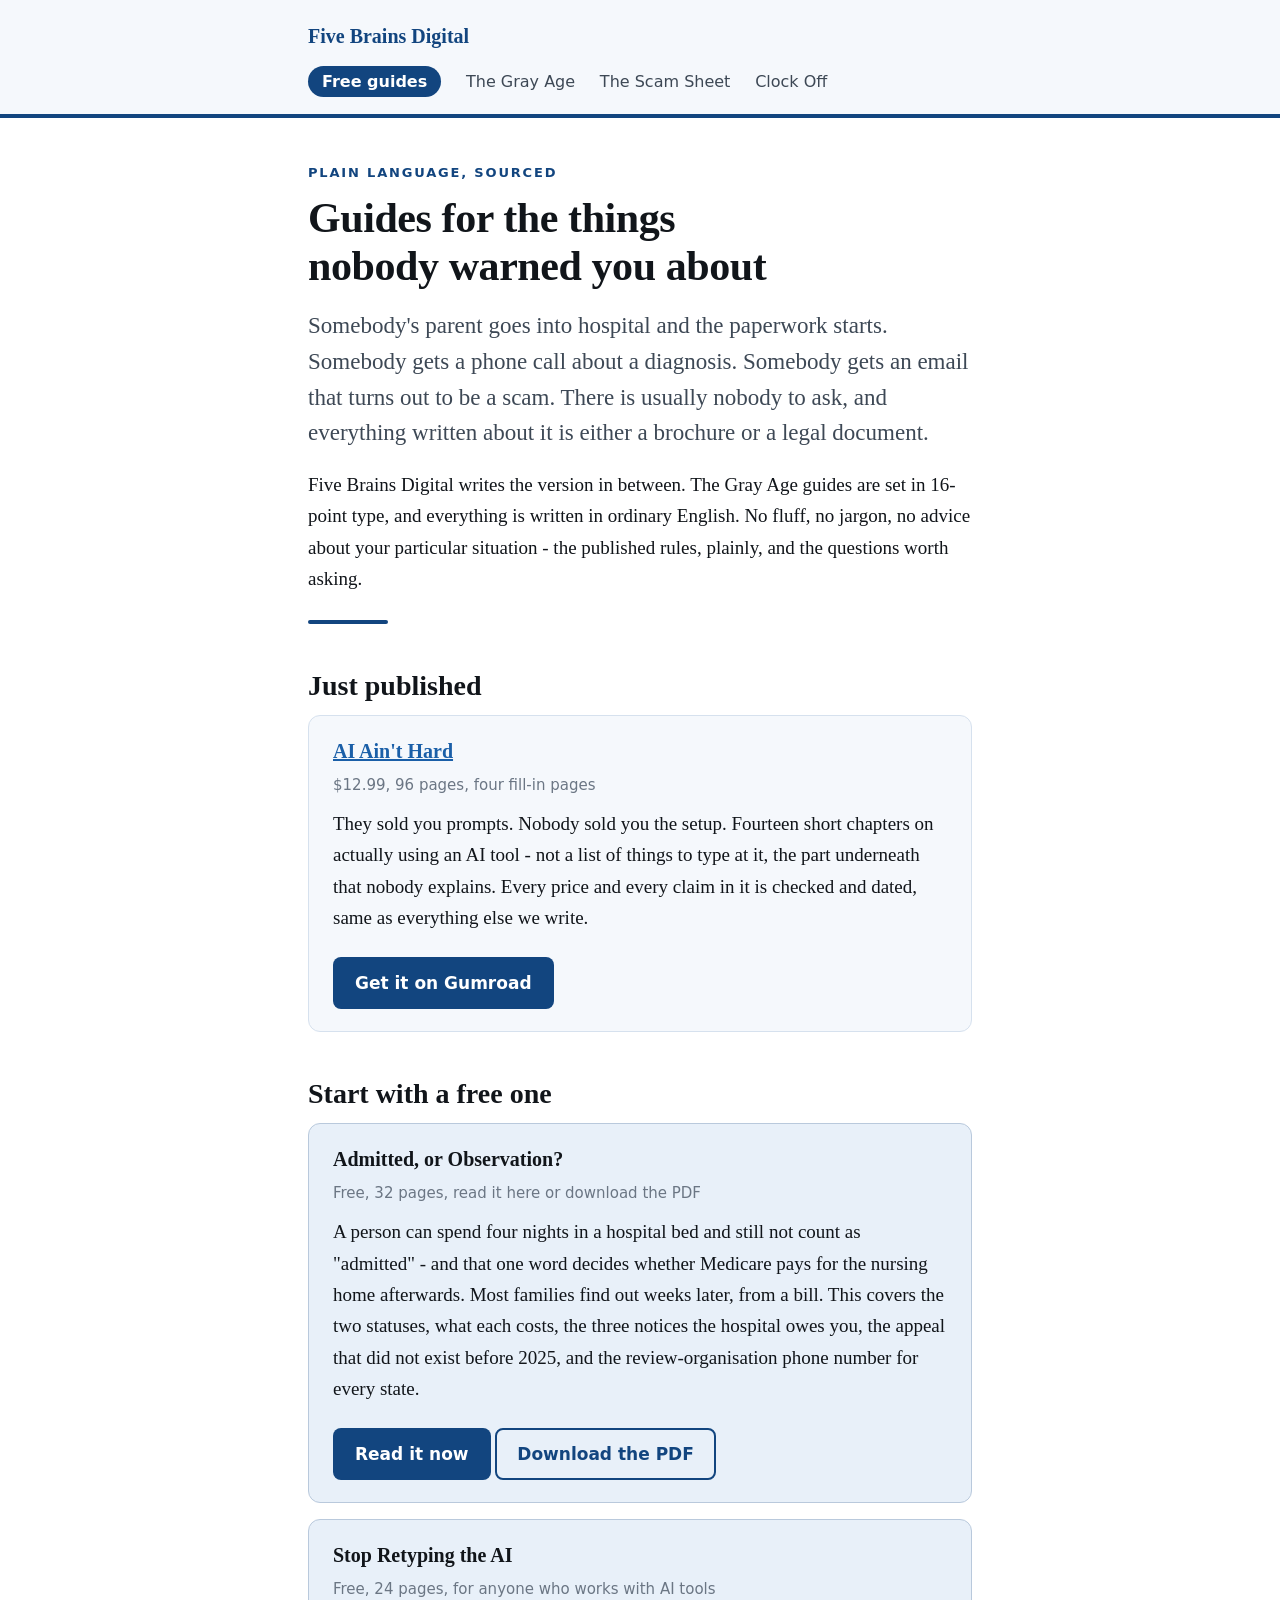
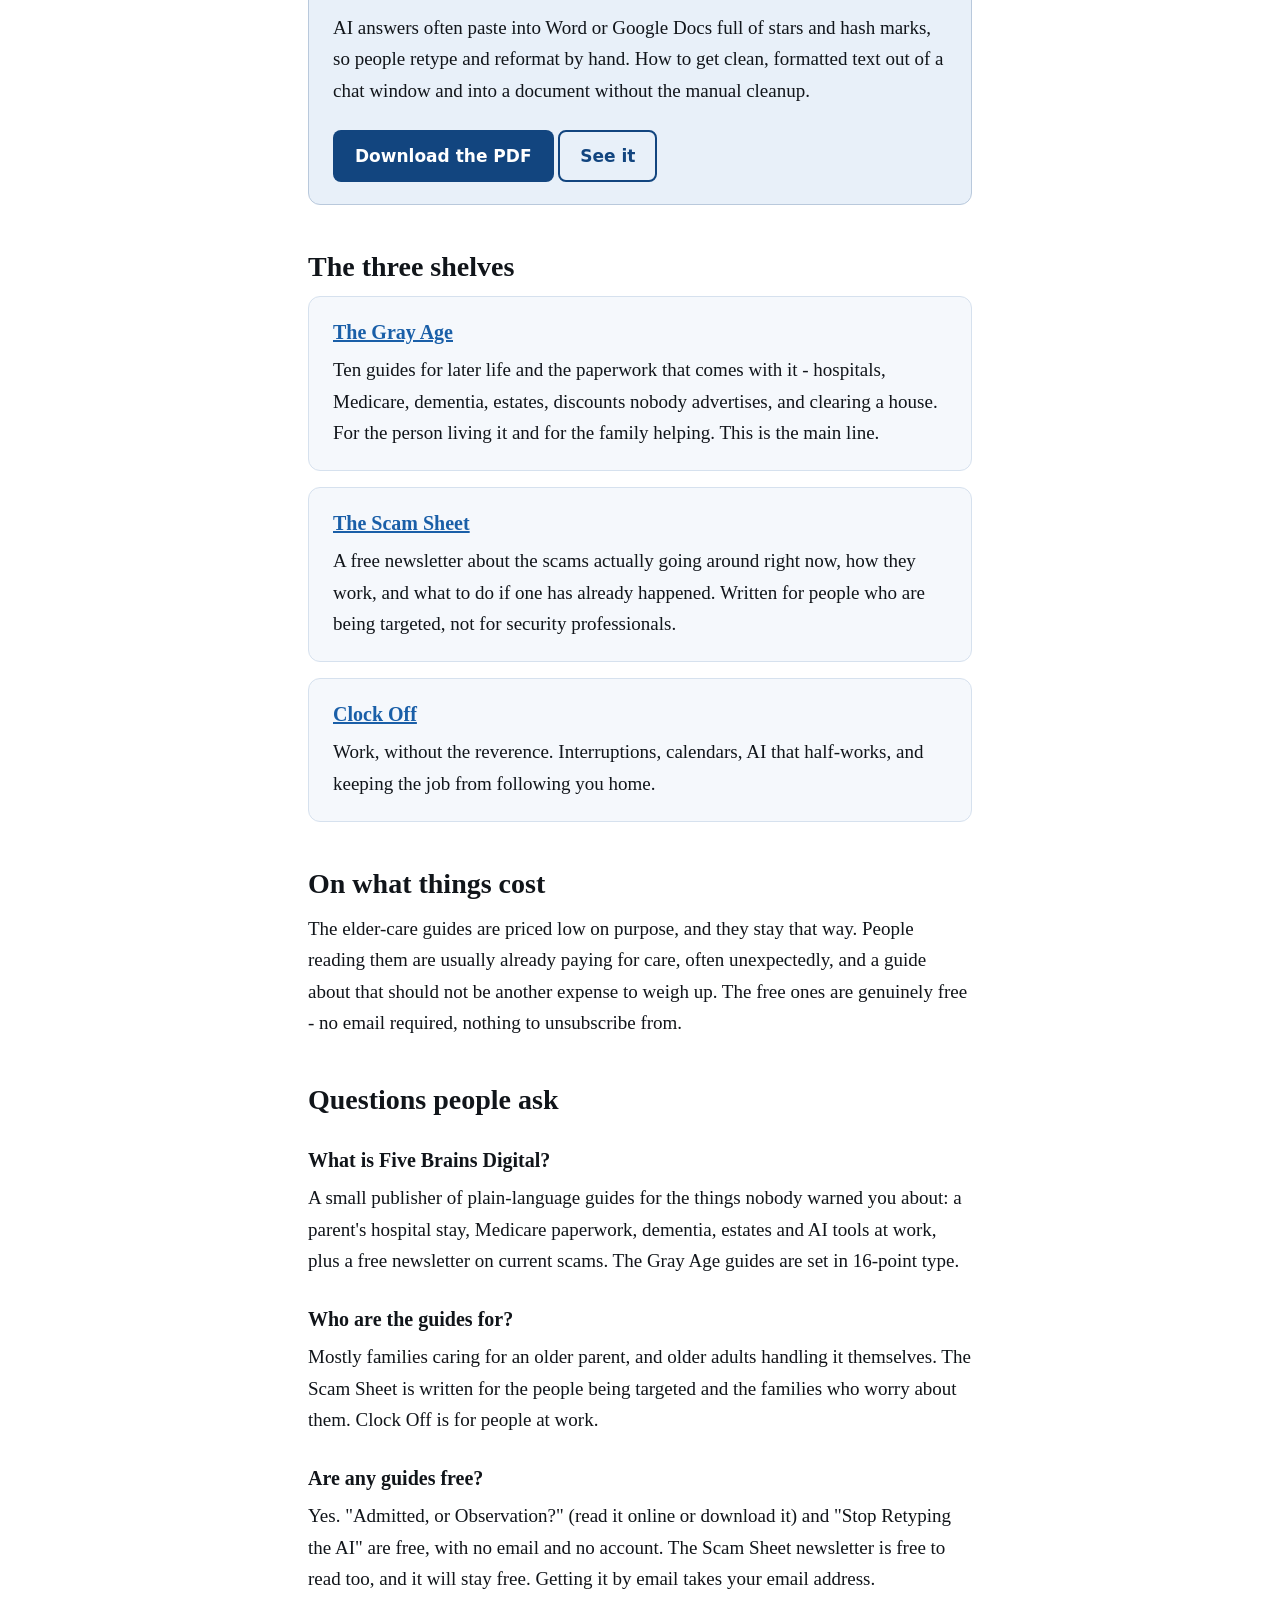
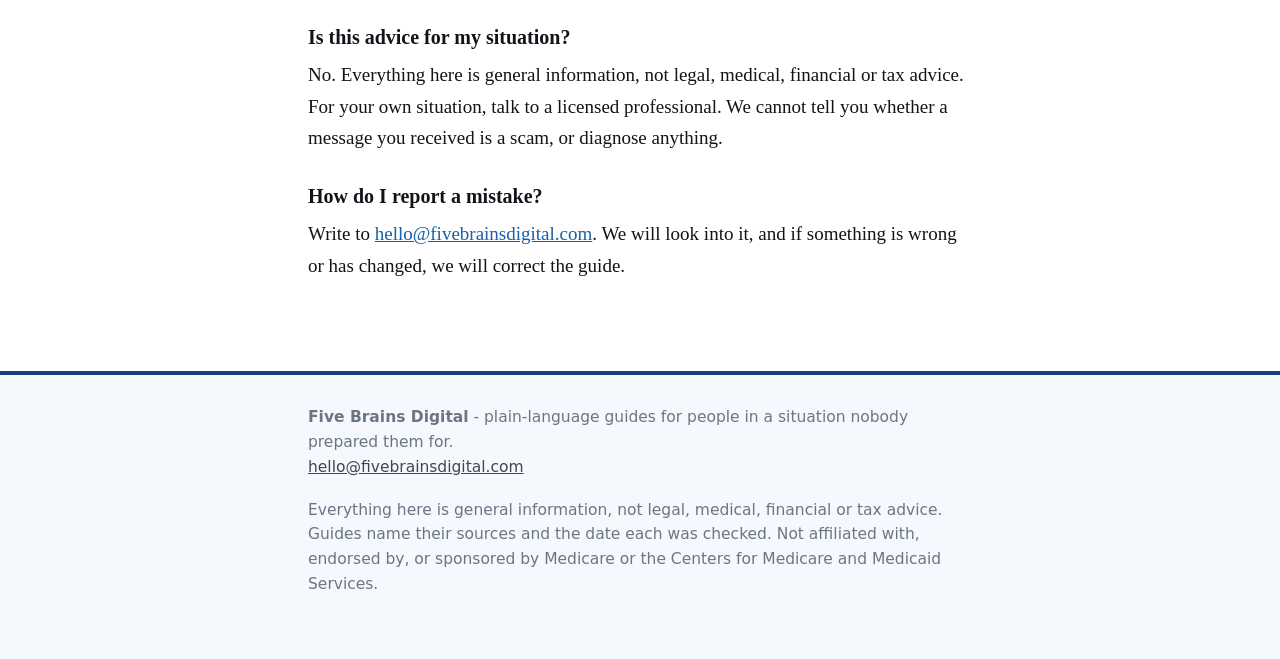
==== commit cced039d: "Home: fix Stop Retyping card line (cannot export was false), Chairman approved 2026-09-25" ====
--- a/index.html
+++ b/index.html
@@ -58,8 +58,8 @@
   <div class="card free">
   <h3>Stop Retyping the AI</h3>
   <p class="meta">Free, 24 pages, for anyone who works with AI tools</p>
-  <p>AI models cannot export cleanly into Word or Google Docs, so people retype and reformat
-  by hand. How to get clean, formatted text out of a chat window and into a document without
+  <p>AI answers often paste into Word or Google Docs full of stars and hash marks, so people
+  retype and reformat by hand. How to get clean, formatted text out of a chat window and into a document without
   the manual cleanup.</p>
   <p><a class="btn" href="downloads/stop-retyping-the-ai.pdf">Download the PDF</a>
   <a class="btn ghost" href="clock-off">See it</a></p>
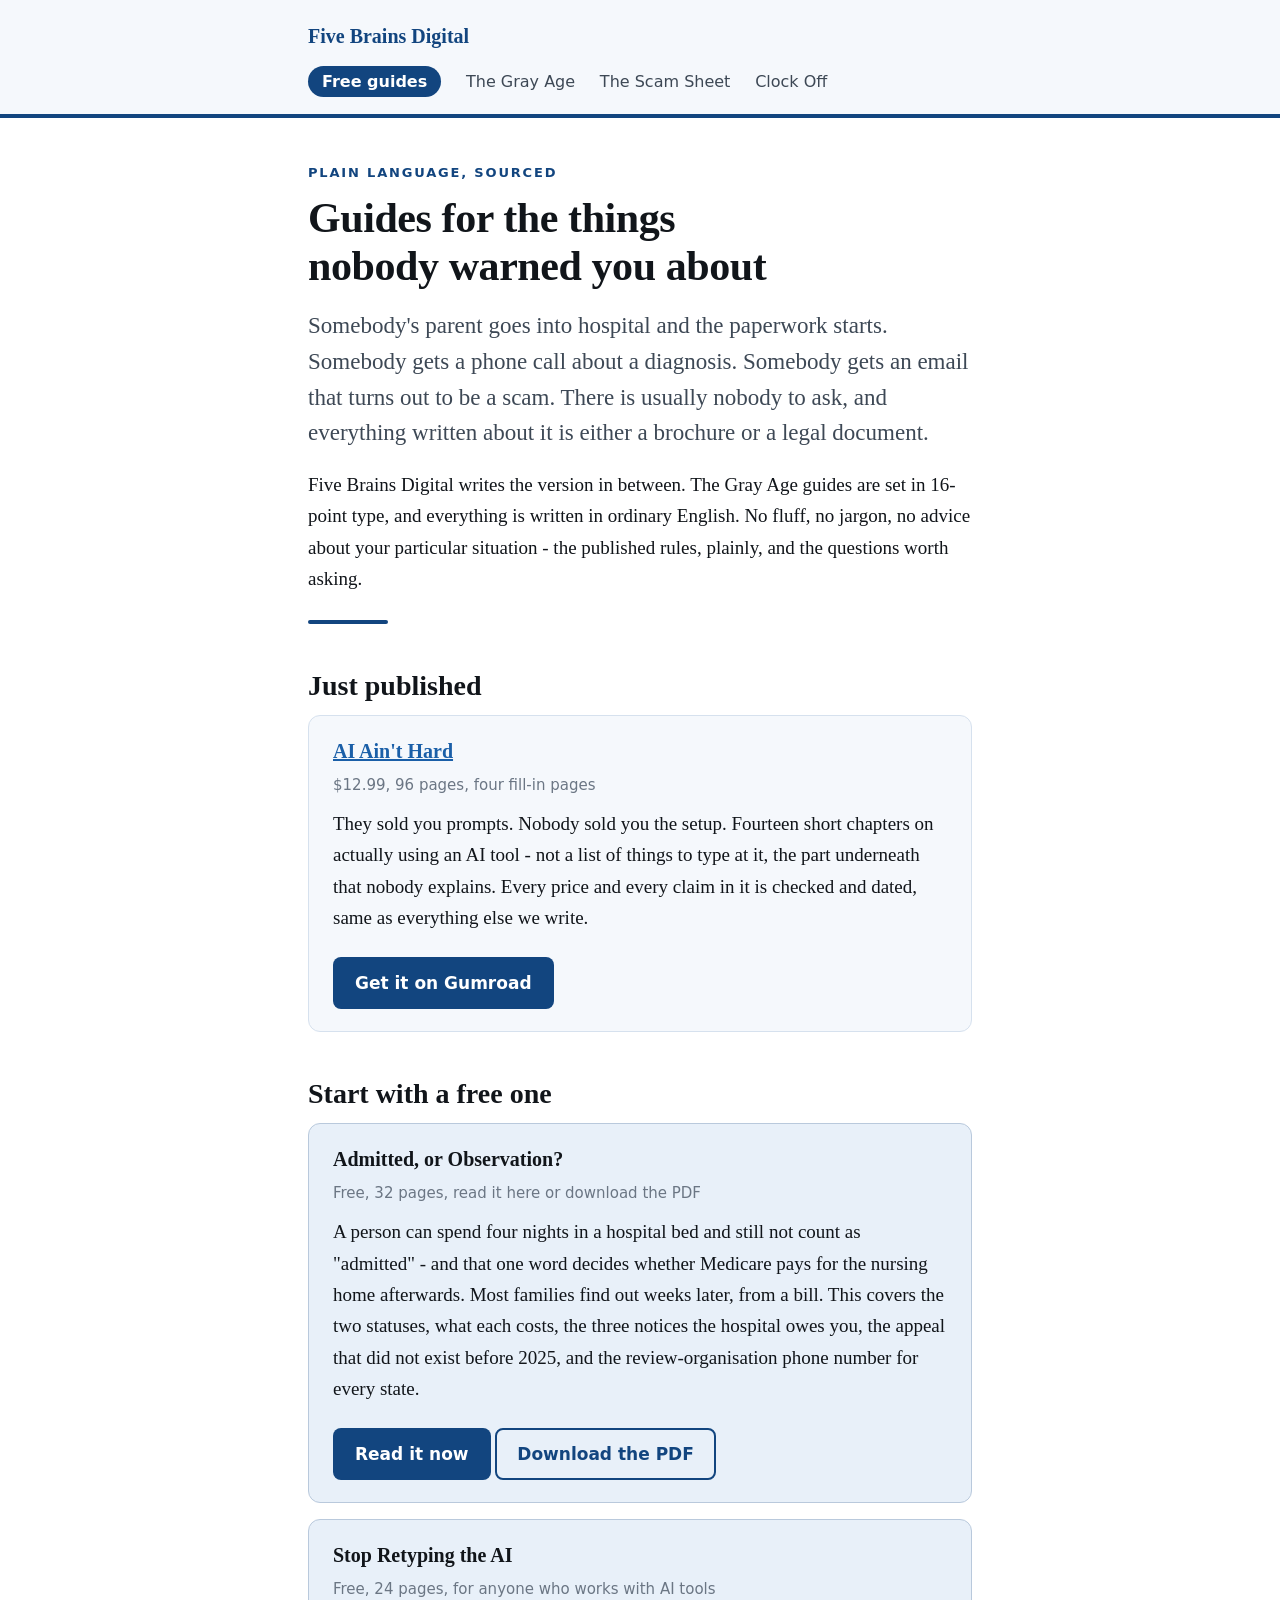
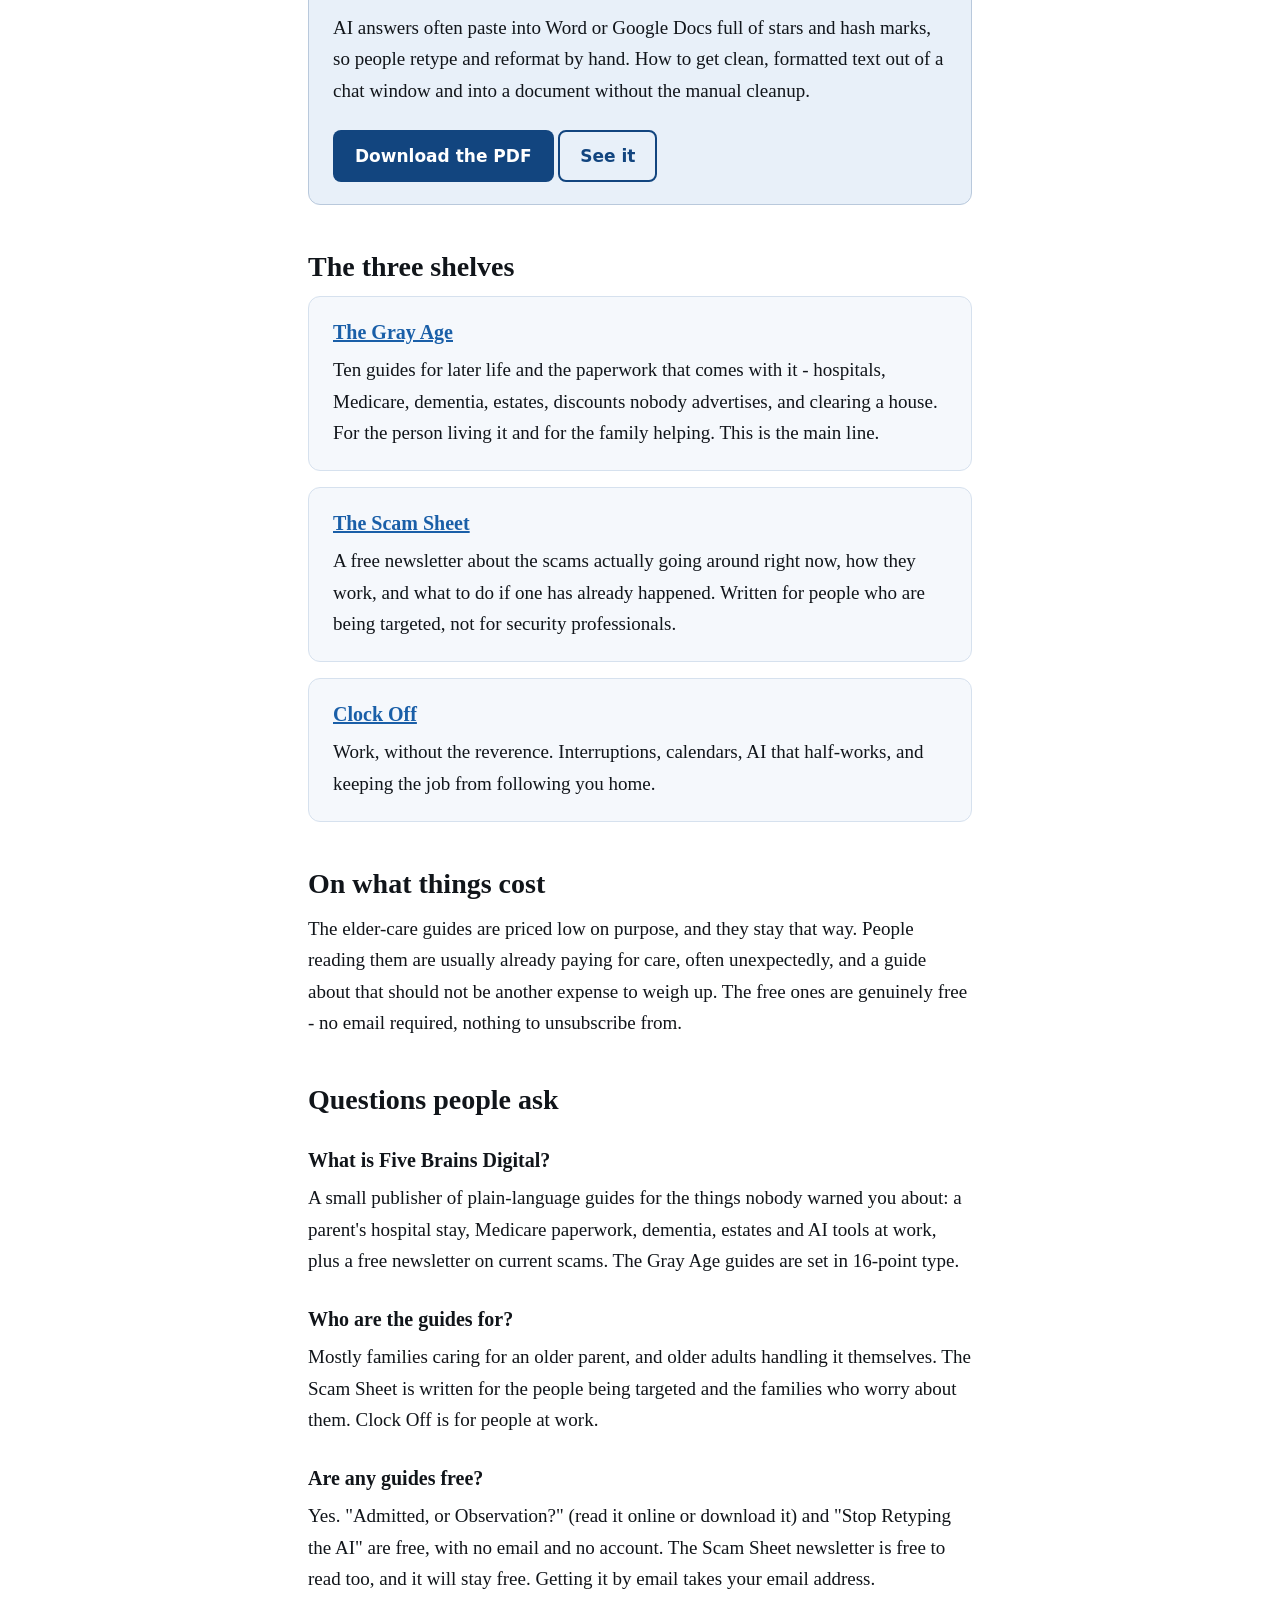
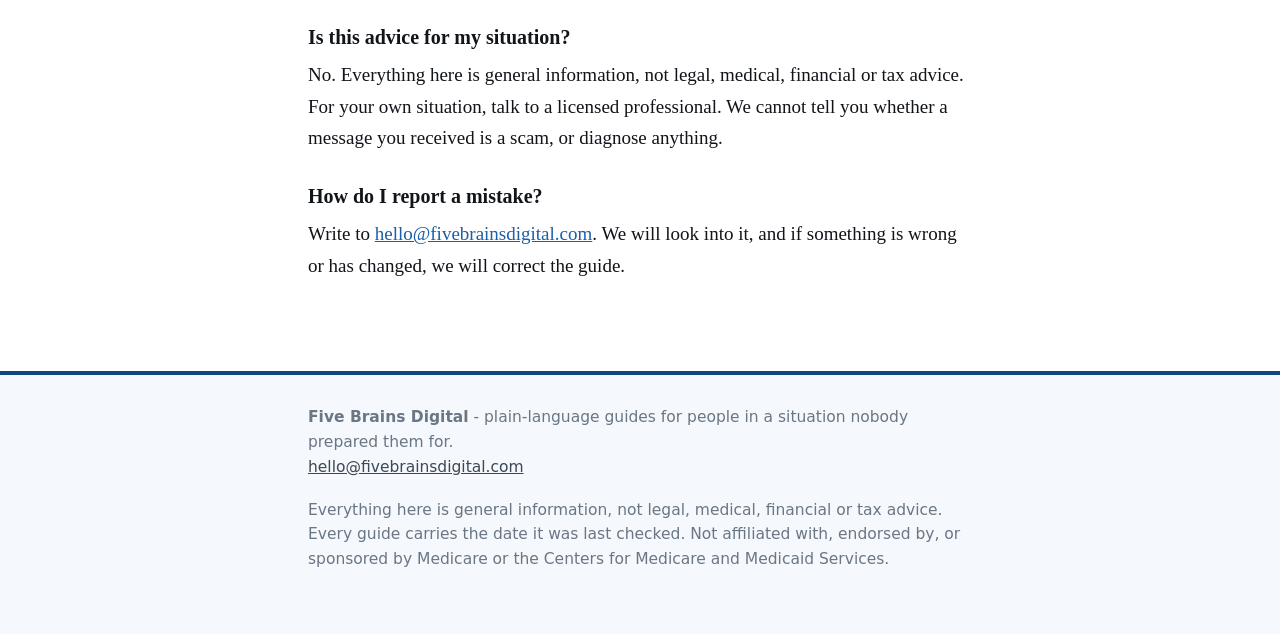
==== commit 418d9c3d: "Footer: every guide carries the date it was last checked (5 pages), Chairman approved 2026-09-25" ====
--- a/index.html
+++ b/index.html
@@ -113,7 +113,7 @@
 nobody prepared them for.<br>
 <a href="mailto:hello@fivebrainsdigital.com">hello@fivebrainsdigital.com</a></p>
 <p>Everything here is general information, not legal, medical, financial or tax advice.
-Guides name their sources and the date each was checked. Not affiliated with, endorsed by,
+Every guide carries the date it was last checked. Not affiliated with, endorsed by,
 or sponsored by Medicare or the Centers for Medicare and Medicaid Services.</p>
 </div></footer>
 </body>
